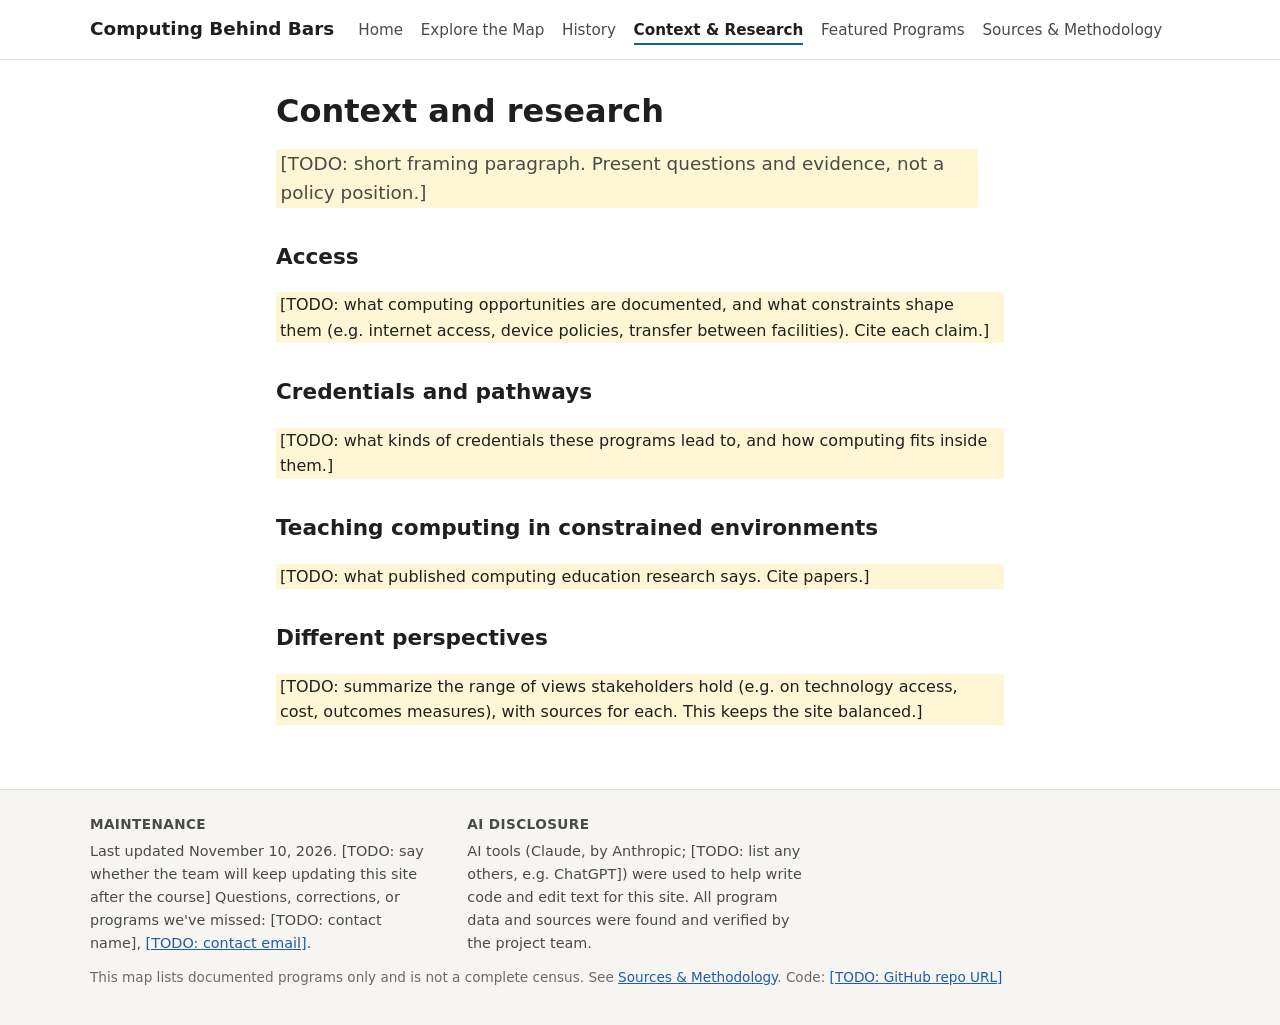
==== context.html @ 943be889 "Starter site" ====
<!DOCTYPE html>
<html lang="en">
<head>
  <meta charset="utf-8">
  <meta name="viewport" content="width=device-width, initial-scale=1">
  <title>Context & Research | Computing Behind Bars</title>
  <meta name="description" content="A public, sourced map of documented computing education programs in U.S. prisons.">
  <link rel="stylesheet" href="css/style.css">
</head>
<body>
<main class="prose">
  <h1>Context and research</h1>
  <p class="lede todo">[TODO: short framing paragraph. Present questions and evidence, not a policy position.]</p>

  <h2>Access</h2>
  <p class="todo">[TODO: what computing opportunities are documented, and what constraints shape them (e.g. internet access, device policies, transfer between facilities). Cite each claim.]</p>

  <h2>Credentials and pathways</h2>
  <p class="todo">[TODO: what kinds of credentials these programs lead to, and how computing fits inside them.]</p>

  <h2>Teaching computing in constrained environments</h2>
  <p class="todo">[TODO: what published computing education research says. Cite papers.]</p>

  <h2>Different perspectives</h2>
  <p class="todo">[TODO: summarize the range of views stakeholders hold (e.g. on technology access, cost, outcomes measures), with sources for each. This keeps the site balanced.]</p>
</main>
  <script src="js/site.js"></script>
</body>
</html>
---- css/style.css ----
:root {
  --ink: #1f1f1d;
  --ink-2: #4a4a46;
  --muted: #6b6b66;
  --line: #deddd8;
  --surface: #ffffff;
  --surface-2: #f6f5f2;
  --accent: #1c5cab;
  --max: 1100px;
}

* { box-sizing: border-box; }

body {
  margin: 0;
  font-family: system-ui, -apple-system, "Segoe UI", Roboto, sans-serif;
  color: var(--ink);
  background: var(--surface);
  line-height: 1.6;
}

a { color: var(--accent); }
a:focus-visible, button:focus-visible, input:focus-visible, select:focus-visible {
  outline: 2px solid var(--accent); outline-offset: 2px;
}

/* Header */
.site-header {
  border-bottom: 1px solid var(--line);
  padding: 0.9rem max(1rem, calc((100% - var(--max)) / 2));
  display: flex; flex-wrap: wrap; gap: 0.5rem 1.5rem; align-items: baseline;
}
.site-title { font-weight: 700; font-size: 1.15rem; color: var(--ink); text-decoration: none; }
.site-header nav { display: flex; flex-wrap: wrap; gap: 0.25rem 1.1rem; }
.site-header nav a { color: var(--ink-2); text-decoration: none; font-size: 0.95rem; }
.site-header nav a:hover { color: var(--accent); }
.site-header nav a[aria-current="page"] { color: var(--ink); font-weight: 600; border-bottom: 2px solid var(--accent); }

/* Content */
main { max-width: var(--max); margin: 0 auto; padding: 2rem 1rem 3rem; }
main.prose { max-width: 760px; }
h1 { font-size: 2rem; line-height: 1.2; margin: 0 0 0.5rem; }
h2 { font-size: 1.35rem; margin-top: 2rem; }
.lede { font-size: 1.15rem; color: var(--ink-2); max-width: 60ch; }
.muted { color: var(--muted); font-size: 0.9em; }
.todo { background: #fff6d6; padding: 0 0.25em; }

.cards { display: grid; grid-template-columns: repeat(auto-fit, minmax(220px, 1fr)); gap: 1rem; margin-top: 2rem; }
.card {
  border: 1px solid var(--line); border-radius: 8px; padding: 1rem 1.1rem;
  text-decoration: none; color: var(--ink); background: var(--surface);
}
.card:hover { border-color: var(--accent); }
.card h2 { margin: 0 0 0.25rem; font-size: 1.1rem; color: var(--accent); }
.card p { margin: 0; color: var(--ink-2); font-size: 0.95rem; }

.button {
  display: inline-block; background: var(--accent); color: #fff; padding: 0.6rem 1.1rem;
  border-radius: 6px; text-decoration: none; font-weight: 600;
}

/* Map page */
.filters {
  display: grid; grid-template-columns: repeat(auto-fit, minmax(190px, 1fr));
  gap: 0.75rem 1.5rem; padding: 1rem; margin: 1rem 0;
  background: var(--surface-2); border: 1px solid var(--line); border-radius: 8px;
}
.filters fieldset { border: 0; margin: 0; padding: 0; }
.filters legend { font-weight: 600; font-size: 0.85rem; text-transform: uppercase; letter-spacing: 0.03em; color: var(--ink-2); margin-bottom: 0.25rem; }
.filters label { display: flex; align-items: center; gap: 0.4rem; font-size: 0.93rem; }
.filters input[type="search"], .filters select {
  width: 100%; padding: 0.4rem 0.5rem; font: inherit; font-size: 0.93rem;
  border: 1px solid var(--line); border-radius: 4px; background: #fff;
}
.filters .actions { display: flex; align-items: end; }
.filters button { font: inherit; font-size: 0.9rem; padding: 0.4rem 0.8rem; border: 1px solid var(--line); background: #fff; border-radius: 4px; cursor: pointer; }

.swatch { display: inline-block; width: 12px; height: 12px; border-radius: 50%; border: 2px solid #fff; box-shadow: 0 0 0 1px var(--line); flex: none; margin-right: 0.35rem; vertical-align: -1px; }

#map { height: 560px; border: 1px solid var(--line); border-radius: 8px; }
#map-status { margin: 0.5rem 0 0; color: var(--ink-2); }
.legend { background: #fff; padding: 0.5rem 0.7rem; border-radius: 6px; box-shadow: 0 1px 4px rgba(0,0,0,0.2); font-size: 0.82rem; line-height: 1.6; }
.legend strong { display: block; margin-bottom: 0.15rem; }

.popup h3 { margin: 0; font-size: 1rem; }
.popup p { margin: 0.35rem 0; }
.popup-program { border-top: 1px solid var(--line); margin-top: 0.5rem; padding-top: 0.4rem; }
.popup dl { display: grid; grid-template-columns: auto 1fr; gap: 0.1rem 0.6rem; margin: 0; font-size: 0.85rem; }
.popup dt { color: var(--muted); }
.popup dd { margin: 0; }

table { width: 100%; border-collapse: collapse; font-size: 0.93rem; margin-top: 0.5rem; }
th, td { text-align: left; padding: 0.5rem 0.6rem; border-bottom: 1px solid var(--line); vertical-align: top; }
th { font-size: 0.82rem; text-transform: uppercase; letter-spacing: 0.03em; color: var(--ink-2); }
.table-wrap { overflow-x: auto; }
.linklike { background: none; border: 0; padding: 0; font: inherit; color: var(--accent); text-decoration: underline; cursor: pointer; text-align: left; }

/* Sources */
ol.sources li { margin-bottom: 0.6rem; }

/* Footer */
.site-footer {
  border-top: 1px solid var(--line); background: var(--surface-2);
  padding: 1.5rem max(1rem, calc((100% - var(--max)) / 2));
  display: grid; grid-template-columns: repeat(auto-fit, minmax(280px, 1fr)); gap: 0 2rem;
  font-size: 0.9rem; color: var(--ink-2);
}
.site-footer h2 { font-size: 0.85rem; text-transform: uppercase; letter-spacing: 0.03em; margin: 0 0 0.25rem; }
.site-footer p { margin: 0 0 0.75rem; }
.site-footer .fine { grid-column: 1 / -1; font-size: 0.85rem; color: var(--muted); }

@media (max-width: 640px) {
  h1 { font-size: 1.6rem; }
  #map { height: 420px; }
  .legend { display: none; } /* filter swatches double as the legend on small screens */
}
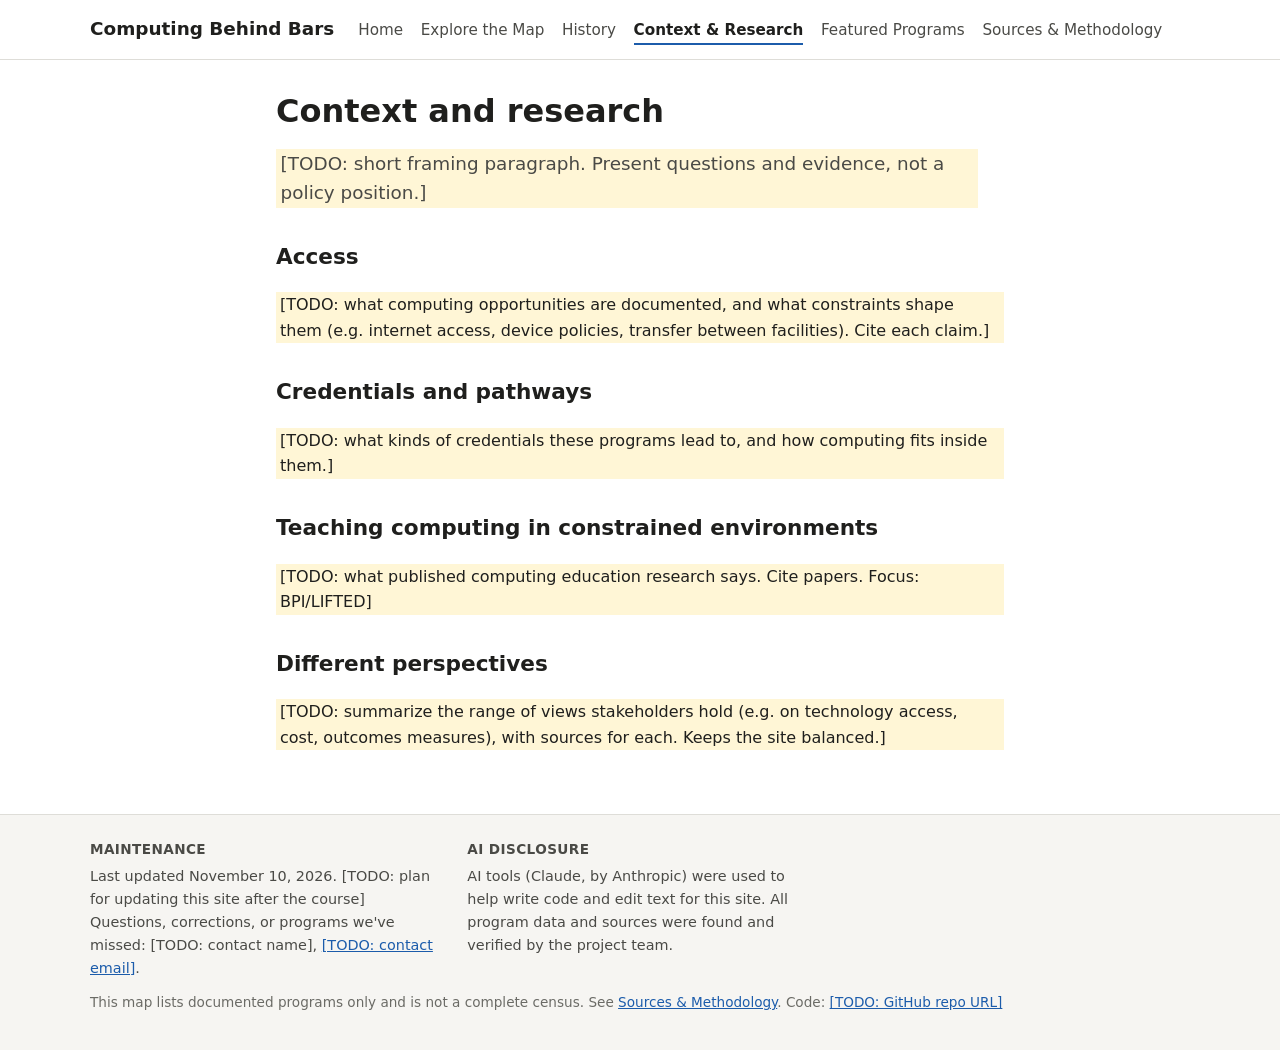
==== commit 7eff8227: "Refine TODO comments for clarity and focus" ====
--- a/context.html
+++ b/context.html
@@ -19,10 +19,10 @@
   <p class="todo">[TODO: what kinds of credentials these programs lead to, and how computing fits inside them.]</p>
 
   <h2>Teaching computing in constrained environments</h2>
-  <p class="todo">[TODO: what published computing education research says. Cite papers.]</p>
+  <p class="todo">[TODO: what published computing education research says. Cite papers. Focus: BPI/LIFTED]</p>
 
   <h2>Different perspectives</h2>
-  <p class="todo">[TODO: summarize the range of views stakeholders hold (e.g. on technology access, cost, outcomes measures), with sources for each. This keeps the site balanced.]</p>
+  <p class="todo">[TODO: summarize the range of views stakeholders hold (e.g. on technology access, cost, outcomes measures), with sources for each. Keeps the site balanced.]</p>
 </main>
   <script src="js/site.js"></script>
 </body>
--- a/css/style.css
+++ b/css/style.css
@@ -77,7 +77,8 @@
 
 .swatch { display: inline-block; width: 12px; height: 12px; border-radius: 50%; border: 2px solid #fff; box-shadow: 0 0 0 1px var(--line); flex: none; margin-right: 0.35rem; vertical-align: -1px; }
 
-#map { height: 560px; border: 1px solid var(--line); border-radius: 8px; }
+#map { height: 560px; border: 1px solid var(--line); border-radius: 8px; background: #f6f5f2; }
+.state-tip { font-size: 0.8rem; padding: 2px 6px; }
 #map-status { margin: 0.5rem 0 0; color: var(--ink-2); }
 .legend { background: #fff; padding: 0.5rem 0.7rem; border-radius: 6px; box-shadow: 0 1px 4px rgba(0,0,0,0.2); font-size: 0.82rem; line-height: 1.6; }
 .legend strong { display: block; margin-bottom: 0.15rem; }
@@ -111,6 +112,6 @@
 
 @media (max-width: 640px) {
   h1 { font-size: 1.6rem; }
-  #map { height: 420px; }
+  #map { height: 340px; }
   .legend { display: none; } /* filter swatches double as the legend on small screens */
 }
